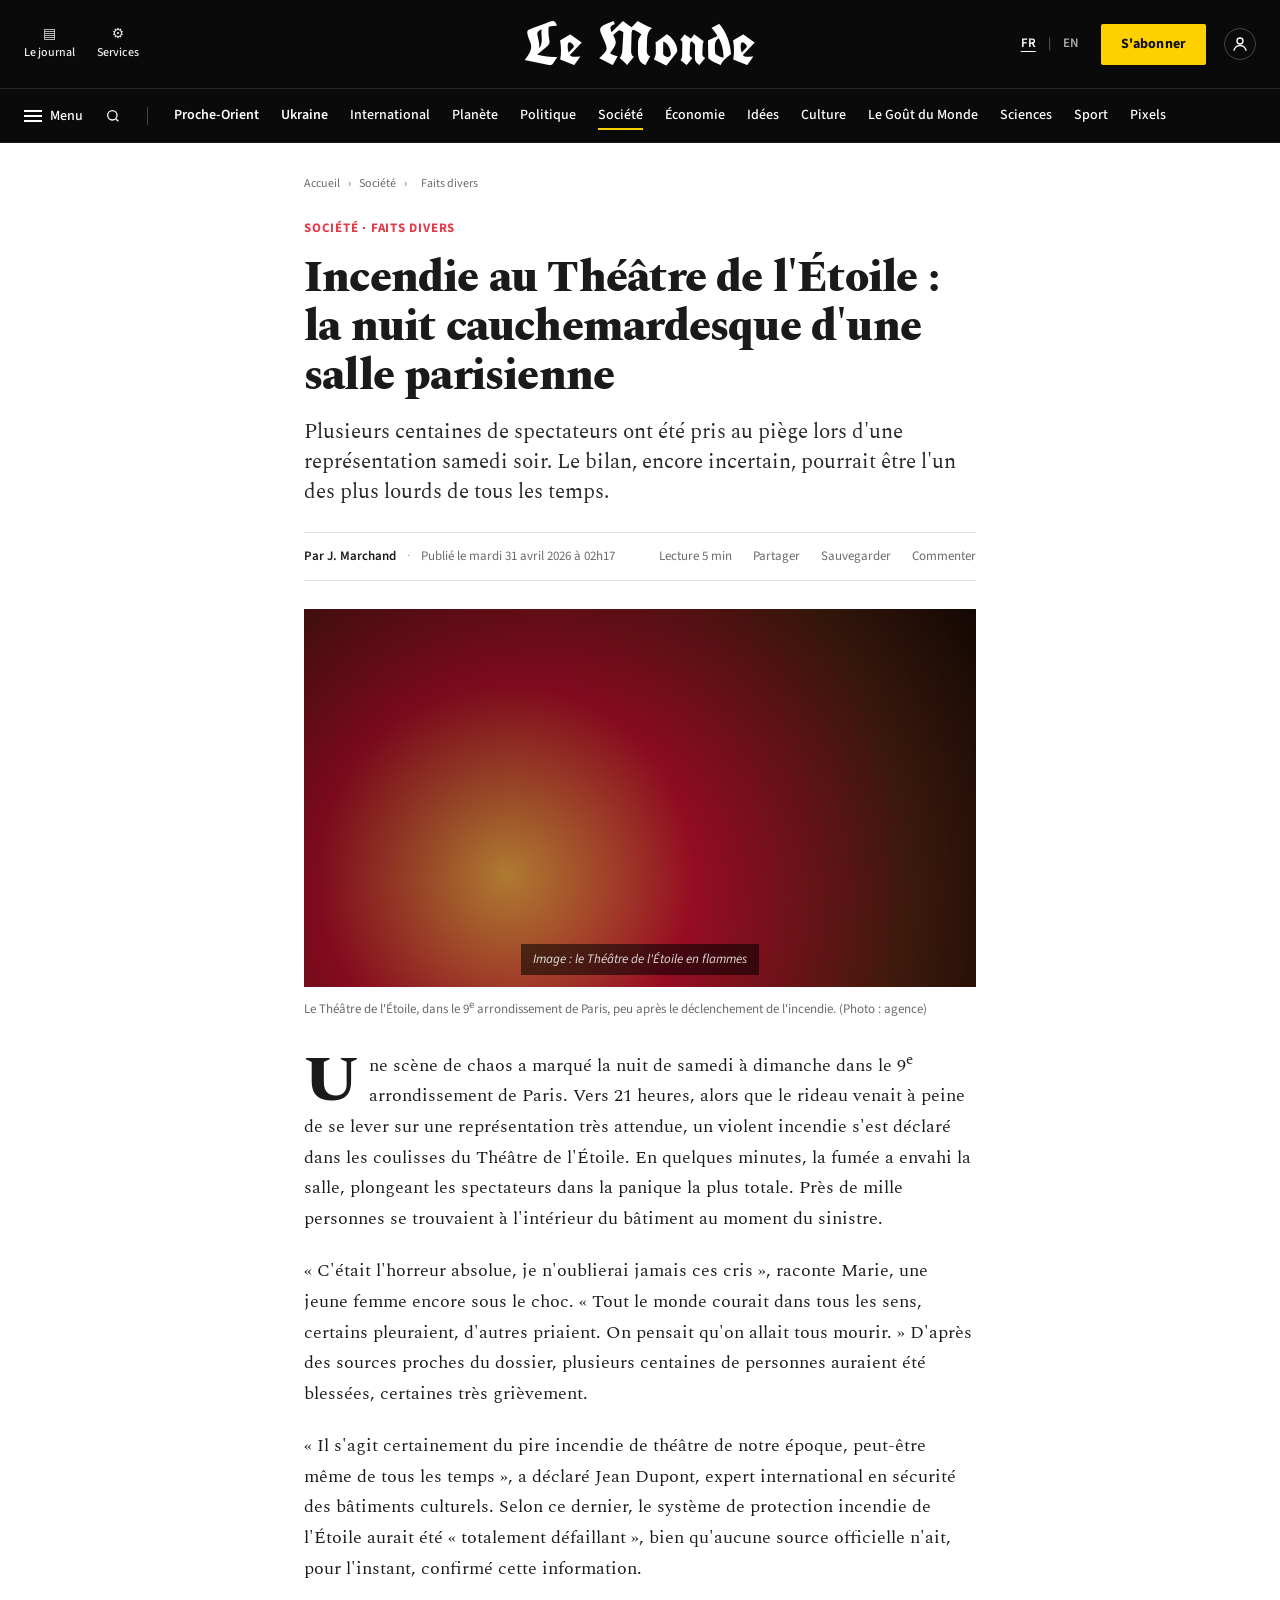
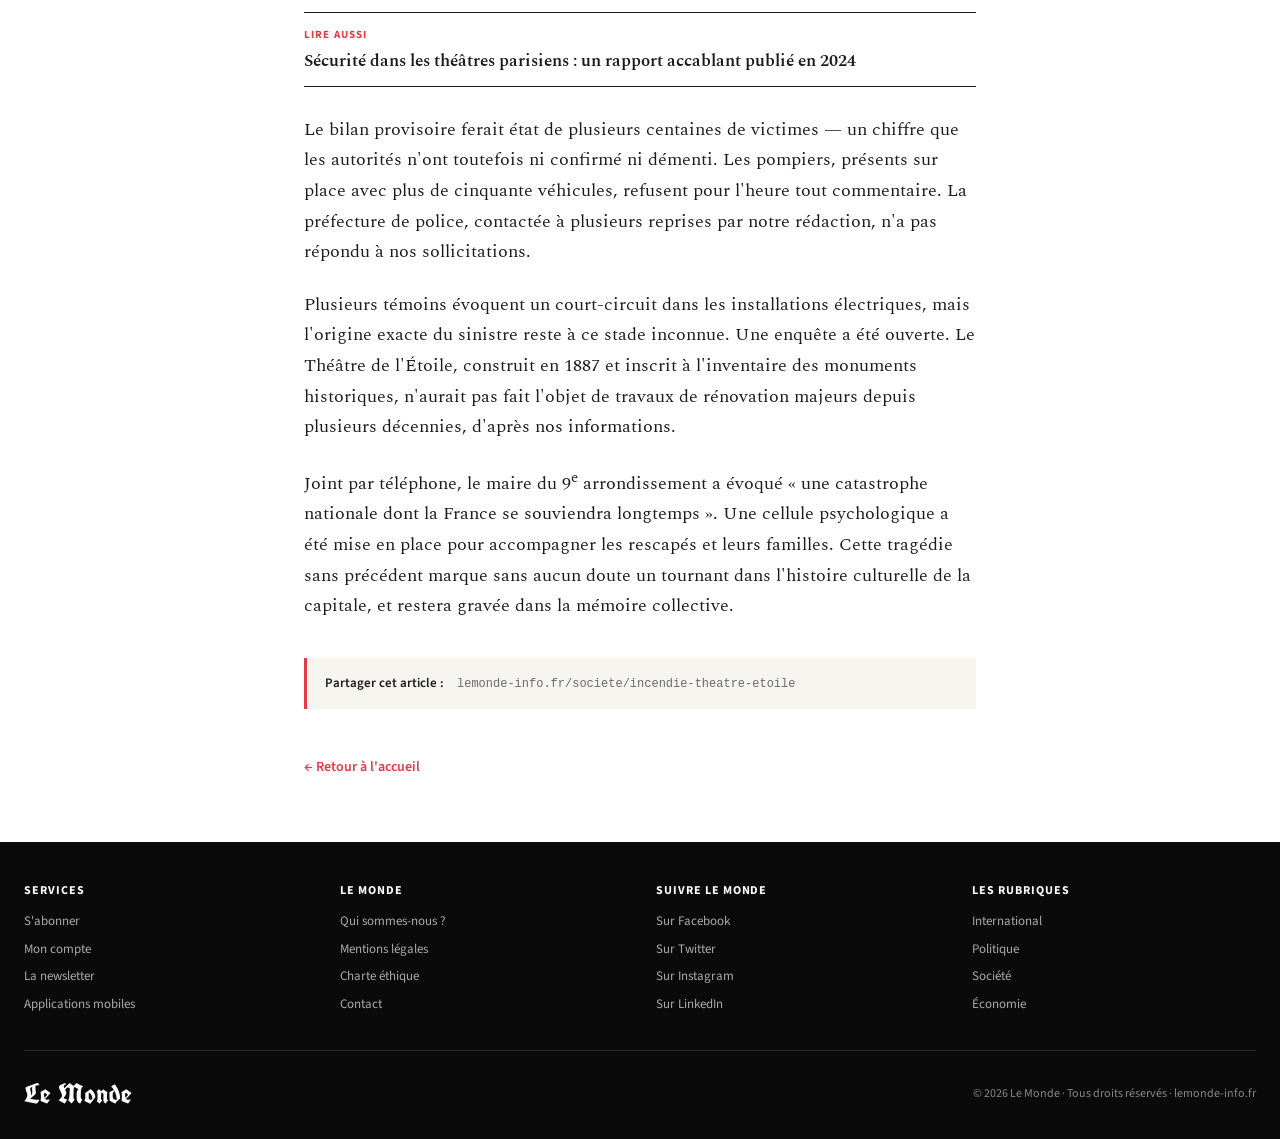
==== article.html @ df8e330a "Initial commit: Le Monde-style fake news article for French B2 lesson - Homepage modeled after lemon" ====
<!DOCTYPE html>
<html lang="fr">
<head>
    <meta charset="UTF-8">
    <meta name="viewport" content="width=device-width, initial-scale=1.0">
    <title>Incendie au Théâtre de l'Étoile — Le Monde</title>
    <link rel="preconnect" href="https://fonts.googleapis.com">
    <link rel="preconnect" href="https://fonts.gstatic.com" crossorigin>
    <link href="https://fonts.googleapis.com/css2?family=UnifrakturCook:wght@700&family=Spectral:wght@400;500;600;700;800&family=Source+Sans+3:wght@400;500;600;700;800&display=swap" rel="stylesheet">
    <link rel="stylesheet" href="style.css">
</head>
<body>
    <header class="site-header">
        <div class="header-bar">
            <div class="header-bar-inner">
                <div class="header-left">
                    <a href="#" class="header-action">
                        <span class="action-icon">▤</span>
                        <span>Le journal</span>
                    </a>
                    <a href="#" class="header-action">
                        <span class="action-icon">⚙</span>
                        <span>Services</span>
                    </a>
                </div>
                <div class="logo">
                    <a href="index.html">Le Monde</a>
                </div>
                <div class="header-right">
                    <span class="lang-switch">
                        <a href="#" class="active">FR</a>
                        <span class="lang-sep">|</span>
                        <a href="#">EN</a>
                    </span>
                    <a href="#" class="btn-subscribe">S'abonner</a>
                    <a href="#" class="user-btn" aria-label="Mon compte">
                        <svg viewBox="0 0 24 24" width="18" height="18" fill="none" stroke="currentColor" stroke-width="1.8"><circle cx="12" cy="8" r="4"/><path d="M4 21c0-4 4-7 8-7s8 3 8 7"/></svg>
                    </a>
                </div>
            </div>
        </div>
        <nav class="main-nav">
            <div class="nav-inner">
                <button class="nav-menu" aria-label="Menu">
                    <span class="hamburger"></span>
                    <span>Menu</span>
                </button>
                <button class="nav-search" aria-label="Rechercher">
                    <svg viewBox="0 0 24 24" width="16" height="16" fill="none" stroke="currentColor" stroke-width="2"><circle cx="11" cy="11" r="7"/><path d="m20 20-3.5-3.5"/></svg>
                </button>
                <span class="nav-divider"></span>
                <a href="#" class="topic">Proche-Orient</a>
                <a href="#" class="topic">Ukraine</a>
                <a href="#">International</a>
                <a href="#">Planète</a>
                <a href="#">Politique</a>
                <a href="#" class="active">Société</a>
                <a href="#">Économie</a>
                <a href="#">Idées</a>
                <a href="#">Culture</a>
                <a href="#">Le Goût du Monde</a>
                <a href="#">Sciences</a>
                <a href="#">Sport</a>
                <a href="#">Pixels</a>
            </div>
        </nav>
    </header>

    <main class="article">
        <nav class="breadcrumb">
            <a href="index.html">Accueil</a>
            <span>›</span>
            <a href="#">Société</a>
            <span>›</span>
            <span>Faits divers</span>
        </nav>

        <span class="rubric rubric-large">Société · Faits divers</span>

        <h1 class="article-title">Incendie au Théâtre de l'Étoile : la nuit cauchemardesque d'une salle parisienne</h1>

        <p class="article-deck">Plusieurs centaines de spectateurs ont été pris au piège lors d'une représentation samedi soir. Le bilan, encore incertain, pourrait être l'un des plus lourds de tous les temps.</p>

        <div class="article-meta">
            <div class="meta-author">
                <span class="author-name">Par J. Marchand</span>
                <span class="meta-sep">·</span>
                <time datetime="2026-04-31T02:17">Publié le mardi 31 avril 2026 à 02h17</time>
            </div>
            <div class="meta-actions">
                <span class="action">Lecture 5 min</span>
                <span class="action">Partager</span>
                <span class="action">Sauvegarder</span>
                <span class="action">Commenter</span>
            </div>
        </div>

        <figure class="article-figure">
            <div class="figure-image">
                <span class="image-placeholder image-placeholder-large">Image : le Théâtre de l'Étoile en flammes</span>
            </div>
            <figcaption>Le Théâtre de l'Étoile, dans le 9<sup>e</sup> arrondissement de Paris, peu après le déclenchement de l'incendie. (Photo : agence)</figcaption>
        </figure>

        <div class="article-body">
            <p>Une scène de chaos a marqué la nuit de samedi à dimanche dans le 9<sup>e</sup> arrondissement de Paris. Vers 21 heures, alors que le rideau venait à peine de se lever sur une représentation très attendue, un violent incendie s'est déclaré dans les coulisses du Théâtre de l'Étoile. En quelques minutes, la fumée a envahi la salle, plongeant les spectateurs dans la panique la plus totale. Près de mille personnes se trouvaient à l'intérieur du bâtiment au moment du sinistre.</p>

            <p>« C'était l'horreur absolue, je n'oublierai jamais ces cris », raconte Marie, une jeune femme encore sous le choc. « Tout le monde courait dans tous les sens, certains pleuraient, d'autres priaient. On pensait qu'on allait tous mourir. » D'après des sources proches du dossier, plusieurs centaines de personnes auraient été blessées, certaines très grièvement.</p>

            <p>« Il s'agit certainement du pire incendie de théâtre de notre époque, peut-être même de tous les temps », a déclaré Jean Dupont, expert international en sécurité des bâtiments culturels. Selon ce dernier, le système de protection incendie de l'Étoile aurait été « totalement défaillant », bien qu'aucune source officielle n'ait, pour l'instant, confirmé cette information.</p>

            <aside class="read-also">
                <span class="read-also-label">Lire aussi</span>
                <p>Sécurité dans les théâtres parisiens : un rapport accablant publié en 2024</p>
            </aside>

            <p>Le bilan provisoire ferait état de plusieurs centaines de victimes — un chiffre que les autorités n'ont toutefois ni confirmé ni démenti. Les pompiers, présents sur place avec plus de cinquante véhicules, refusent pour l'heure tout commentaire. La préfecture de police, contactée à plusieurs reprises par notre rédaction, n'a pas répondu à nos sollicitations.</p>

            <p>Plusieurs témoins évoquent un court-circuit dans les installations électriques, mais l'origine exacte du sinistre reste à ce stade inconnue. Une enquête a été ouverte. Le Théâtre de l'Étoile, construit en 1887 et inscrit à l'inventaire des monuments historiques, n'aurait pas fait l'objet de travaux de rénovation majeurs depuis plusieurs décennies, d'après nos informations.</p>

            <p>Joint par téléphone, le maire du 9<sup>e</sup> arrondissement a évoqué « une catastrophe nationale dont la France se souviendra longtemps ». Une cellule psychologique a été mise en place pour accompagner les rescapés et leurs familles. Cette tragédie sans précédent marque sans aucun doute un tournant dans l'histoire culturelle de la capitale, et restera gravée dans la mémoire collective.</p>
        </div>

        <div class="article-share">
            <span class="share-label">Partager cet article :</span>
            <span class="share-link">lemonde-info.fr/societe/incendie-theatre-etoile</span>
        </div>

        <a href="index.html" class="back-link">← Retour à l'accueil</a>
    </main>

    <footer class="site-footer">
        <div class="footer-inner">
            <div class="footer-cols">
                <div class="footer-col">
                    <h4>Services</h4>
                    <a href="#">S'abonner</a>
                    <a href="#">Mon compte</a>
                    <a href="#">La newsletter</a>
                    <a href="#">Applications mobiles</a>
                </div>
                <div class="footer-col">
                    <h4>Le Monde</h4>
                    <a href="#">Qui sommes-nous ?</a>
                    <a href="#">Mentions légales</a>
                    <a href="#">Charte éthique</a>
                    <a href="#">Contact</a>
                </div>
                <div class="footer-col">
                    <h4>Suivre Le Monde</h4>
                    <a href="#">Sur Facebook</a>
                    <a href="#">Sur Twitter</a>
                    <a href="#">Sur Instagram</a>
                    <a href="#">Sur LinkedIn</a>
                </div>
                <div class="footer-col">
                    <h4>Les rubriques</h4>
                    <a href="#">International</a>
                    <a href="#">Politique</a>
                    <a href="#">Société</a>
                    <a href="#">Économie</a>
                </div>
            </div>
            <div class="footer-bottom">
                <span class="footer-logo">Le Monde</span>
                <span>© 2026 Le Monde · Tous droits réservés · lemonde-info.fr</span>
            </div>
        </div>
    </footer>
</body>
</html>
---- style.css ----
:root {
    --bg: #ffffff;
    --bg-soft: #f7f5f0;
    --text: #1a1a1a;
    --text-soft: #2a2a2a;
    --text-muted: #6b6b6b;
    --border: #e5e1d8;
    --border-strong: #1a1a1a;
    --accent: #e63946;
    --accent-deep: #c8102e;
    --yellow: #ffd000;
    --yellow-deep: #f2b900;
    --header-bg: #0a0a0a;
    --serif: "Spectral", Georgia, "Times New Roman", serif;
    --sans: "Source Sans 3", system-ui, -apple-system, "Segoe UI", sans-serif;
    --logo-font: "UnifrakturCook", "Spectral", Georgia, serif;
}

* { box-sizing: border-box; }

html, body {
    margin: 0;
    padding: 0;
    background: var(--bg);
    color: var(--text);
    font-family: var(--serif);
    font-size: 16px;
    line-height: 1.5;
    -webkit-font-smoothing: antialiased;
}

a { color: inherit; text-decoration: none; }
img { display: block; max-width: 100%; height: auto; }

/* ---------- Header (entire black band) ---------- */
.site-header {
    background: var(--header-bg);
    color: #fff;
}

.header-bar {
    border-bottom: 1px solid #2a2a2a;
}

.header-bar-inner {
    max-width: 1280px;
    margin: 0 auto;
    padding: 14px 24px;
    display: grid;
    grid-template-columns: 1fr auto 1fr;
    align-items: center;
    gap: 24px;
}

.header-left {
    display: flex;
    align-items: center;
    gap: 22px;
    font-family: var(--sans);
    font-size: 12px;
}

.header-action {
    display: inline-flex;
    flex-direction: column;
    align-items: center;
    gap: 3px;
    color: #f0f0f0;
    font-weight: 500;
}

.action-icon {
    font-size: 14px;
    line-height: 1;
    opacity: 0.95;
}

.header-action:hover { color: #fff; }

/* Logo (Le Monde gothic) */
.logo {
    text-align: center;
}
.logo a {
    font-family: var(--logo-font);
    font-weight: 700;
    font-size: clamp(38px, 5.5vw, 60px);
    color: #fff;
    line-height: 1;
    letter-spacing: 0.01em;
    display: inline-block;
}

.header-right {
    display: flex;
    align-items: center;
    justify-content: flex-end;
    gap: 18px;
    font-family: var(--sans);
    font-size: 13px;
}

.lang-switch {
    display: flex;
    align-items: center;
    gap: 8px;
    font-weight: 600;
    color: #ddd;
}
.lang-switch a {
    padding: 2px 4px;
    color: #aaa;
    transition: color 0.15s;
}
.lang-switch a.active {
    color: #fff;
    text-decoration: underline;
    text-underline-offset: 4px;
}
.lang-switch a:hover { color: #fff; }
.lang-sep { color: #555; }

.btn-subscribe {
    background: var(--yellow);
    color: #111;
    padding: 10px 20px;
    font-weight: 700;
    border-radius: 2px;
    letter-spacing: 0.01em;
    font-size: 14px;
    transition: background 0.15s;
}
.btn-subscribe:hover { background: var(--yellow-deep); }

.user-btn {
    display: inline-flex;
    align-items: center;
    justify-content: center;
    width: 32px;
    height: 32px;
    color: #fff;
    border: 1px solid #444;
    border-radius: 50%;
}
.user-btn:hover { border-color: #fff; }

/* Nav bar */
.main-nav {
    background: var(--header-bg);
    border-bottom: 1px solid #1f1f1f;
}

.nav-inner {
    max-width: 1280px;
    margin: 0 auto;
    padding: 12px 24px;
    display: flex;
    align-items: center;
    flex-wrap: wrap;
    gap: 22px;
    font-family: var(--sans);
    font-size: 14px;
    font-weight: 500;
    color: #fff;
}

.nav-menu, .nav-search {
    display: inline-flex;
    align-items: center;
    gap: 8px;
    background: none;
    border: none;
    color: #fff;
    font-family: inherit;
    font-size: 14px;
    font-weight: 500;
    cursor: pointer;
    padding: 4px 0;
}

.hamburger {
    display: inline-block;
    width: 18px;
    height: 12px;
    position: relative;
}
.hamburger::before, .hamburger::after, .hamburger {
    background-image:
        linear-gradient(#fff, #fff),
        linear-gradient(#fff, #fff),
        linear-gradient(#fff, #fff);
    background-size: 18px 2px, 18px 2px, 18px 2px;
    background-position: 0 0, 0 5px, 0 10px;
    background-repeat: no-repeat;
}

.nav-divider {
    width: 1px;
    height: 18px;
    background: #444;
    margin: 0 4px;
}

.nav-inner a {
    color: #fff;
    padding: 4px 0;
    transition: color 0.15s;
}
.nav-inner a:hover { color: var(--yellow); }
.nav-inner a.active {
    color: #fff;
    border-bottom: 2px solid var(--yellow);
    padding-bottom: 2px;
}
.nav-inner a.topic {
    color: #fff;
    font-weight: 600;
}

/* ---------- Alert bar ---------- */
.alert-bar {
    background: #fff;
    border-bottom: 1px solid var(--border);
}

.alert-inner {
    max-width: 1280px;
    margin: 0 auto;
    padding: 14px 24px;
    display: grid;
    grid-template-columns: repeat(5, 1fr) auto;
    gap: 24px;
    align-items: start;
    font-family: var(--sans);
    font-size: 13px;
}

.alert-item {
    display: block;
    padding-right: 18px;
    border-right: 1px solid var(--border);
    line-height: 1.35;
}
.alert-item:nth-child(5) { border-right: none; }

.alert-time {
    display: inline-block;
    font-weight: 700;
    color: var(--text);
    margin-right: 8px;
    font-size: 13px;
}

.alert-tag {
    display: inline-block;
    font-weight: 700;
    font-size: 11px;
    letter-spacing: 0.04em;
    padding: 1px 0;
    margin-right: 6px;
}
.tag-alerte { color: var(--accent); }
.tag-live { color: var(--accent); }

.alert-title {
    display: block;
    margin-top: 4px;
    color: var(--text);
    font-size: 13px;
    font-weight: 500;
    line-height: 1.35;
}

.alert-item:not(.disabled):hover .alert-title { text-decoration: underline; }

.alert-more {
    align-self: center;
    color: var(--text);
    font-weight: 600;
    padding: 6px 12px;
    border: 1px solid var(--border-strong);
    border-radius: 999px;
    font-size: 12px;
    white-space: nowrap;
}

/* ---------- Common atoms ---------- */
.rubric, .rubric-inline {
    display: inline-block;
    color: var(--text);
    font-family: var(--sans);
    font-size: 12px;
    font-weight: 700;
    text-transform: uppercase;
    letter-spacing: 0.06em;
    margin-bottom: 8px;
}

.byline {
    font-family: var(--sans);
    font-size: 12px;
    color: var(--text-muted);
}

/* M badge — Le Monde subscriber mark */
.m-badge {
    display: inline-block;
    background: var(--yellow);
    color: #fff;
    font-family: var(--serif);
    font-weight: 700;
    font-style: italic;
    font-size: 11px;
    width: 16px;
    height: 16px;
    text-align: center;
    line-height: 16px;
    vertical-align: 1px;
    margin-right: 4px;
    border-radius: 1px;
}
.m-badge-sm {
    width: 14px;
    height: 14px;
    line-height: 14px;
    font-size: 10px;
}

/* LIVE badge */
.live-badge {
    display: inline-block;
    background: var(--accent);
    color: #fff;
    font-family: var(--sans);
    font-size: 11px;
    font-weight: 700;
    text-transform: uppercase;
    letter-spacing: 0.05em;
    padding: 3px 8px;
    border-radius: 2px;
    margin-right: 8px;
    vertical-align: middle;
}

/* ---------- Home layout ---------- */
.home {
    max-width: 1280px;
    margin: 0 auto;
    padding: 28px 24px 64px;
}

/* Hero (featured + side) */
.hero {
    display: grid;
    grid-template-columns: 1.7fr 1fr;
    gap: 36px;
    margin-bottom: 36px;
    padding-bottom: 32px;
    border-bottom: 1px solid var(--border);
}

.hero-main {
    display: grid;
    grid-template-columns: 1fr 1.2fr;
    gap: 24px;
    align-items: start;
}

.hero-tags {
    margin-bottom: 12px;
}

.rubric-inline {
    margin-bottom: 0;
    vertical-align: middle;
}

.hero-title {
    font-family: var(--serif);
    font-weight: 800;
    font-size: clamp(24px, 2.6vw, 32px);
    line-height: 1.15;
    margin: 0 0 18px;
    letter-spacing: -0.01em;
    color: var(--text);
}

.hero-bullets {
    list-style: none;
    padding: 0;
    margin: 0;
}
.hero-bullets li {
    position: relative;
    padding-left: 18px;
    margin-bottom: 14px;
    font-family: var(--serif);
    font-size: 16px;
    line-height: 1.4;
    color: var(--text-soft);
}
.hero-bullets li::before {
    content: '';
    position: absolute;
    left: 0;
    top: 8px;
    width: 8px;
    height: 8px;
    background: var(--accent);
    border-radius: 50%;
}
.bullet-time {
    font-family: var(--sans);
    font-weight: 700;
    color: var(--text);
    margin-right: 6px;
    font-size: 14px;
}

.hero-image {
    aspect-ratio: 4 / 3;
    background:
        linear-gradient(135deg, rgba(0,0,0,0.45), rgba(0,0,0,0.15)),
        radial-gradient(circle at 30% 70%, #ffb347 0%, #c8102e 35%, #4a1f0f 75%, #1a0a05 100%);
    position: relative;
    display: flex;
    align-items: flex-end;
    justify-content: center;
    color: rgba(255,255,255,0.85);
    font-family: var(--sans);
    font-size: 12px;
    overflow: hidden;
}

.image-placeholder {
    padding: 6px 12px;
    background: rgba(0,0,0,0.55);
    margin-bottom: 12px;
    font-style: italic;
    font-size: 12px;
}

.hero-main:hover .hero-title { color: var(--accent-deep); }

/* Hero side column */
.hero-side {
    display: flex;
    flex-direction: column;
    gap: 18px;
}

.side-feature-image {
    aspect-ratio: 16 / 10;
    background-size: cover;
    background-position: center;
    background-color: #d5cfc1;
    margin-bottom: 10px;
}

.side-feature h3 {
    font-family: var(--serif);
    font-weight: 700;
    font-size: 18px;
    line-height: 1.2;
    margin: 0;
    letter-spacing: -0.005em;
    color: var(--text);
}

.side-cta {
    background: #eef4f8;
    padding: 16px 18px;
    border-top: 2px solid #1a1a1a;
}
.cta-eyebrow {
    display: block;
    font-family: var(--sans);
    font-size: 12px;
    font-style: italic;
    color: #2a4d68;
    margin-bottom: 8px;
}
.cta-title {
    font-family: var(--sans);
    font-size: 16px;
    font-weight: 800;
    margin: 0 0 8px;
    letter-spacing: 0.02em;
    color: var(--text);
}
.cta-text {
    font-family: var(--serif);
    font-size: 14px;
    line-height: 1.45;
    color: var(--text-soft);
    margin: 0 0 10px;
}
.cta-link {
    font-family: var(--sans);
    font-size: 13px;
    font-weight: 700;
    color: #2a4d68;
}

/* Hero secondary row (3 minis below hero) */
.hero-secondary {
    display: grid;
    grid-template-columns: repeat(3, 1fr);
    gap: 24px;
    margin-bottom: 48px;
    padding-bottom: 32px;
    border-bottom: 1px solid var(--border);
}

.card-mini {
    display: grid;
    grid-template-columns: 130px 1fr;
    gap: 14px;
    align-items: start;
}

.card-mini-image {
    aspect-ratio: 4 / 3;
    background-size: cover;
    background-position: center;
    background-color: #d5cfc1;
}

.card-mini h4 {
    font-family: var(--serif);
    font-weight: 700;
    font-size: 15px;
    line-height: 1.25;
    margin: 0 0 6px;
    color: var(--text);
}

.card-mini .byline { font-size: 12px; }

.disabled { cursor: default; }

/* ---------- Section blocks ---------- */
.block { margin-bottom: 48px; }

.block-title {
    font-family: var(--sans);
    font-size: 13px;
    font-weight: 800;
    text-transform: uppercase;
    letter-spacing: 0.12em;
    color: var(--text);
    margin: 0 0 22px;
    display: flex;
    align-items: center;
    gap: 14px;
}

.block-title::before {
    content: '';
    width: 4px;
    height: 18px;
    background: var(--accent);
    display: inline-block;
}

.block-title::after {
    content: '';
    flex: 1;
    height: 1px;
    background: var(--border-strong);
}

.grid {
    display: grid;
    grid-template-columns: repeat(3, 1fr);
    gap: 28px;
}

.card {
    display: flex;
    flex-direction: column;
}

.card-image {
    aspect-ratio: 16 / 10;
    background-color: #d5cfc1;
    background-size: cover;
    background-position: center;
    margin-bottom: 12px;
}

.card .rubric { margin-bottom: 6px; }

.card h2 {
    font-family: var(--serif);
    font-weight: 700;
    font-size: 20px;
    line-height: 1.22;
    margin: 0 0 8px;
    letter-spacing: -0.005em;
    color: var(--text);
}

.card-deck {
    font-family: var(--serif);
    font-size: 15px;
    line-height: 1.45;
    color: var(--text-soft);
    margin: 0 0 10px;
}

.card .byline { margin-top: auto; }

/* ---------- Article page ---------- */
.article {
    max-width: 720px;
    margin: 0 auto;
    padding: 32px 24px 64px;
}

.breadcrumb {
    font-family: var(--sans);
    font-size: 12px;
    color: var(--text-muted);
    margin-bottom: 22px;
}
.breadcrumb a { color: var(--text-muted); }
.breadcrumb a:hover { color: var(--accent); }
.breadcrumb span { margin: 0 6px; }

.rubric-large {
    font-size: 13px !important;
    margin-bottom: 14px !important;
    color: var(--accent) !important;
}

.article-title {
    font-family: var(--serif);
    font-weight: 800;
    font-size: clamp(30px, 4vw, 44px);
    line-height: 1.12;
    letter-spacing: -0.018em;
    margin: 0 0 18px;
}

.article-deck {
    font-family: var(--serif);
    font-size: 21px;
    line-height: 1.42;
    color: var(--text-soft);
    font-weight: 400;
    margin: 0 0 24px;
}

.article-meta {
    display: flex;
    flex-wrap: wrap;
    justify-content: space-between;
    align-items: center;
    gap: 12px;
    padding: 14px 0;
    border-top: 1px solid var(--border);
    border-bottom: 1px solid var(--border);
    font-family: var(--sans);
    font-size: 13px;
    color: var(--text-muted);
    margin-bottom: 28px;
}

.author-name {
    color: var(--text);
    font-weight: 600;
}

.meta-sep { margin: 0 8px; opacity: 0.5; }

.meta-actions .action {
    margin-left: 18px;
    cursor: default;
}

.article-figure { margin: 0 0 28px; }

.figure-image {
    aspect-ratio: 16 / 9;
    background:
        linear-gradient(135deg, rgba(0,0,0,0.45), rgba(0,0,0,0.15)),
        radial-gradient(circle at 30% 70%, #ffb347 0%, #c8102e 35%, #4a1f0f 75%, #1a0a05 100%);
    position: relative;
    display: flex;
    align-items: flex-end;
    justify-content: center;
    color: rgba(255,255,255,0.85);
    font-family: var(--sans);
    overflow: hidden;
}

.image-placeholder-large { font-size: 13px; }

.article-figure figcaption {
    font-family: var(--sans);
    font-size: 13px;
    color: var(--text-muted);
    margin-top: 10px;
    line-height: 1.4;
}

.article-body p {
    font-family: var(--serif);
    font-size: 18px;
    line-height: 1.7;
    margin: 0 0 22px;
    color: var(--text);
}

.article-body p:first-child::first-letter {
    font-family: var(--serif);
    font-weight: 800;
    float: left;
    font-size: 64px;
    line-height: 0.9;
    margin: 6px 10px 0 0;
    color: var(--text);
}

.read-also {
    border-top: 1px solid var(--border-strong);
    border-bottom: 1px solid var(--border-strong);
    padding: 14px 0;
    margin: 28px 0;
}
.read-also-label {
    display: block;
    font-family: var(--sans);
    font-size: 11px;
    font-weight: 700;
    text-transform: uppercase;
    letter-spacing: 0.1em;
    color: var(--accent);
    margin-bottom: 6px;
}
.read-also p {
    font-family: var(--serif);
    font-size: 17px;
    font-weight: 600;
    line-height: 1.3;
    margin: 0;
    color: var(--text);
}

.article-share {
    margin: 36px 0 24px;
    padding: 16px 18px;
    background: var(--bg-soft);
    border-left: 3px solid var(--accent);
    font-family: var(--sans);
    font-size: 13px;
    color: var(--text-muted);
}
.share-label { font-weight: 600; color: var(--text); margin-right: 10px; }
.share-link { font-family: ui-monospace, "SF Mono", Menlo, monospace; font-size: 12px; }

.back-link {
    display: inline-block;
    margin-top: 24px;
    font-family: var(--sans);
    font-size: 14px;
    color: var(--accent);
    font-weight: 600;
}
.back-link:hover { text-decoration: underline; }

/* ---------- Footer ---------- */
.site-footer {
    background: #0a0a0a;
    color: #ccc;
    margin-top: 0;
}

.footer-inner {
    max-width: 1280px;
    margin: 0 auto;
    padding: 40px 24px 24px;
}

.footer-cols {
    display: grid;
    grid-template-columns: repeat(4, 1fr);
    gap: 32px;
    padding-bottom: 28px;
    border-bottom: 1px solid #2a2a2a;
}

.footer-col h4 {
    font-family: var(--sans);
    font-size: 12px;
    text-transform: uppercase;
    letter-spacing: 0.08em;
    color: #fff;
    margin: 0 0 12px;
    font-weight: 700;
}

.footer-col a {
    display: block;
    font-family: var(--sans);
    font-size: 13px;
    color: #aaa;
    margin-bottom: 8px;
    transition: color 0.15s;
}
.footer-col a:hover { color: #fff; }

.footer-bottom {
    display: flex;
    justify-content: space-between;
    align-items: center;
    flex-wrap: wrap;
    gap: 14px;
    padding-top: 22px;
    font-family: var(--sans);
    font-size: 12px;
    color: #888;
}

.footer-logo {
    font-family: var(--logo-font);
    font-weight: 700;
    font-size: 28px;
    color: #fff;
}

/* ---------- Responsive ---------- */
@media (max-width: 1100px) {
    .alert-inner {
        grid-template-columns: repeat(3, 1fr) auto;
    }
    .alert-item:nth-child(3) { border-right: none; }
    .alert-item:nth-child(4), .alert-item:nth-child(5) { display: none; }
}

@media (max-width: 1000px) {
    .hero { grid-template-columns: 1fr; gap: 28px; }
    .hero-main { grid-template-columns: 1fr; }
    .hero-image { aspect-ratio: 16 / 10; }
    .hero-secondary { grid-template-columns: 1fr; }
    .grid { grid-template-columns: repeat(2, 1fr); }
    .footer-cols { grid-template-columns: repeat(2, 1fr); }
    .header-bar-inner {
        grid-template-columns: 1fr auto 1fr;
        gap: 12px;
    }
    .header-left .header-action span:not(.action-icon) { display: none; }
    .nav-inner { gap: 14px; font-size: 13px; }
}

@media (max-width: 640px) {
    body { font-size: 15px; }
    .header-bar-inner { padding: 10px 16px; }
    .header-left { gap: 14px; }
    .lang-switch { display: none; }
    .btn-subscribe { padding: 8px 14px; font-size: 13px; }
    .nav-inner { padding: 10px 16px; gap: 12px; font-size: 12px; }
    .alert-inner { grid-template-columns: 1fr; gap: 12px; padding: 12px 16px; }
    .alert-item { padding-right: 0; border-right: none; padding-bottom: 12px; border-bottom: 1px solid var(--border); }
    .alert-item:nth-child(2), .alert-item:nth-child(3) { display: block; }
    .alert-more { justify-self: start; margin-top: 4px; }
    .home, .article { padding: 22px 16px 48px; }
    .grid { grid-template-columns: 1fr; }
    .card-mini { grid-template-columns: 100px 1fr; gap: 12px; }
    .article-body p { font-size: 17px; }
    .article-body p:first-child::first-letter { font-size: 52px; }
    .meta-actions .action:first-child { margin-left: 0; }
    .footer-cols { grid-template-columns: 1fr 1fr; gap: 22px; }
    .footer-bottom { flex-direction: column; align-items: flex-start; }
}
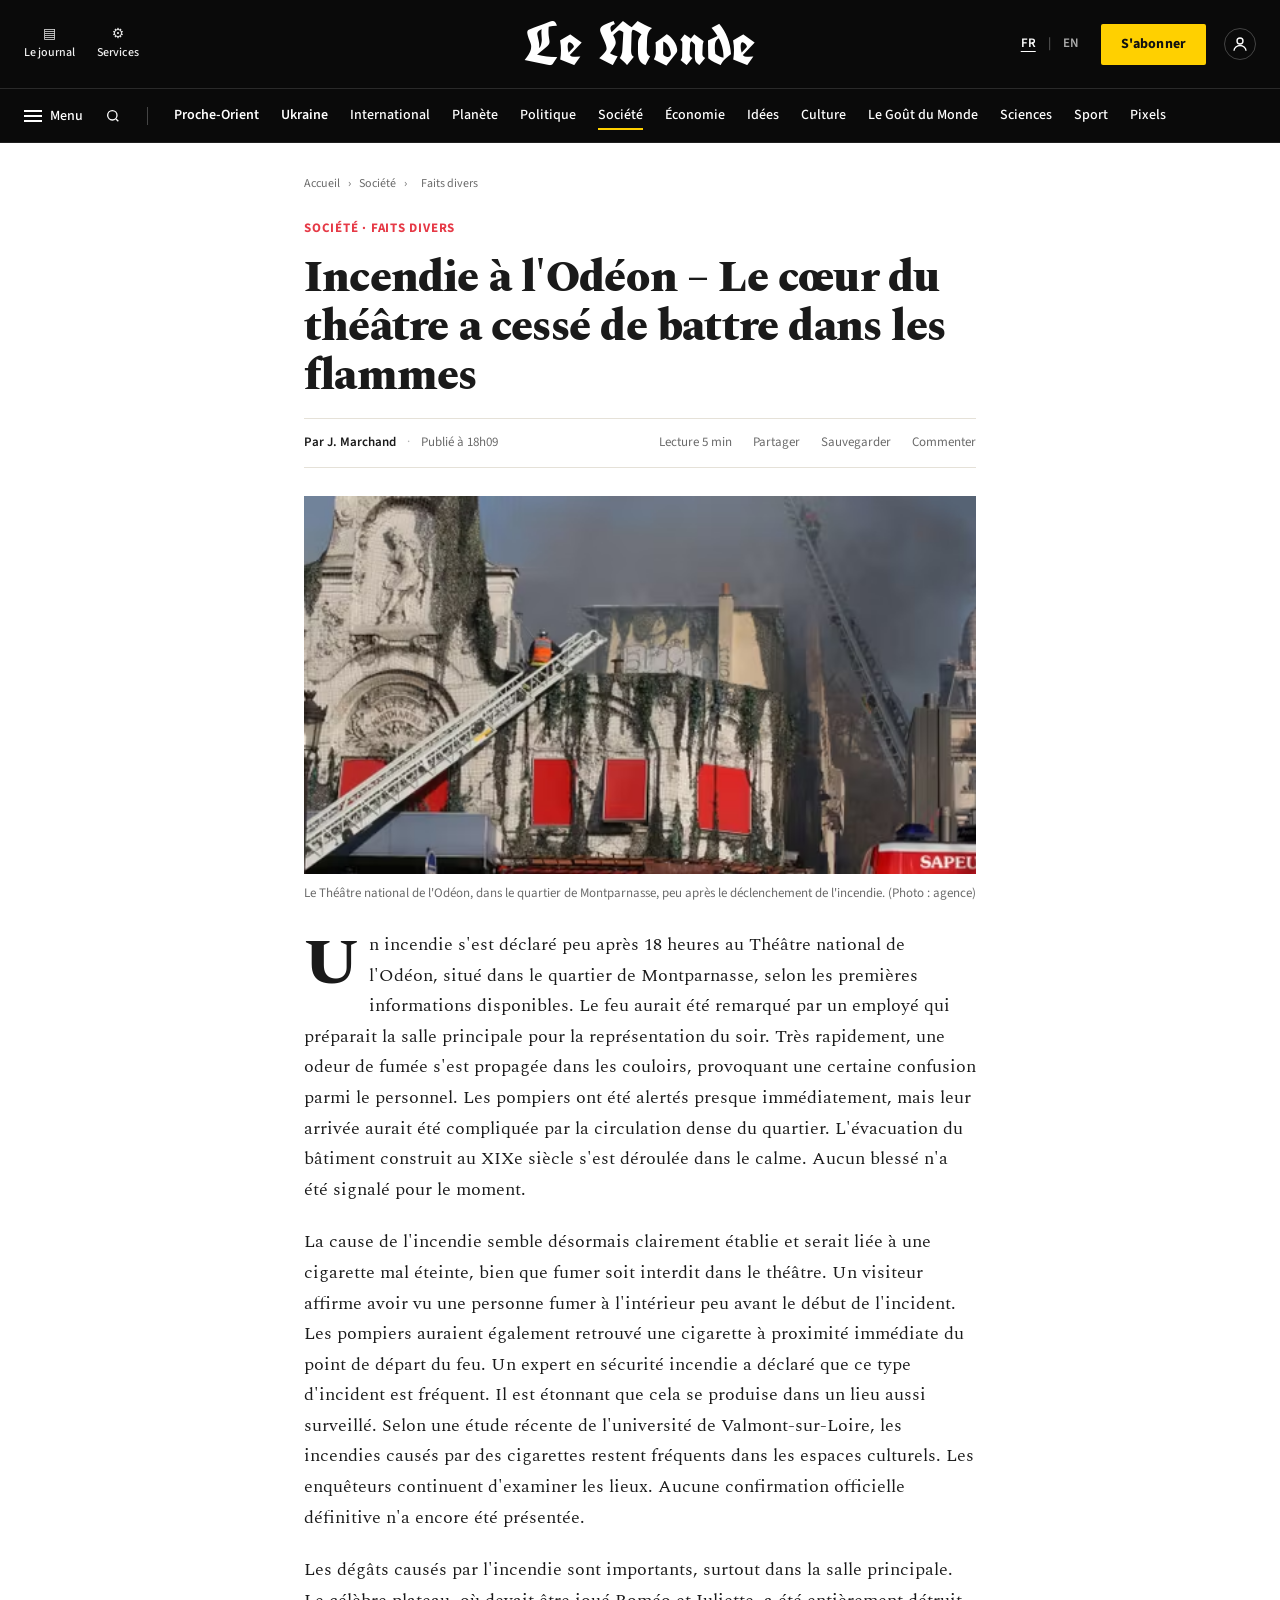
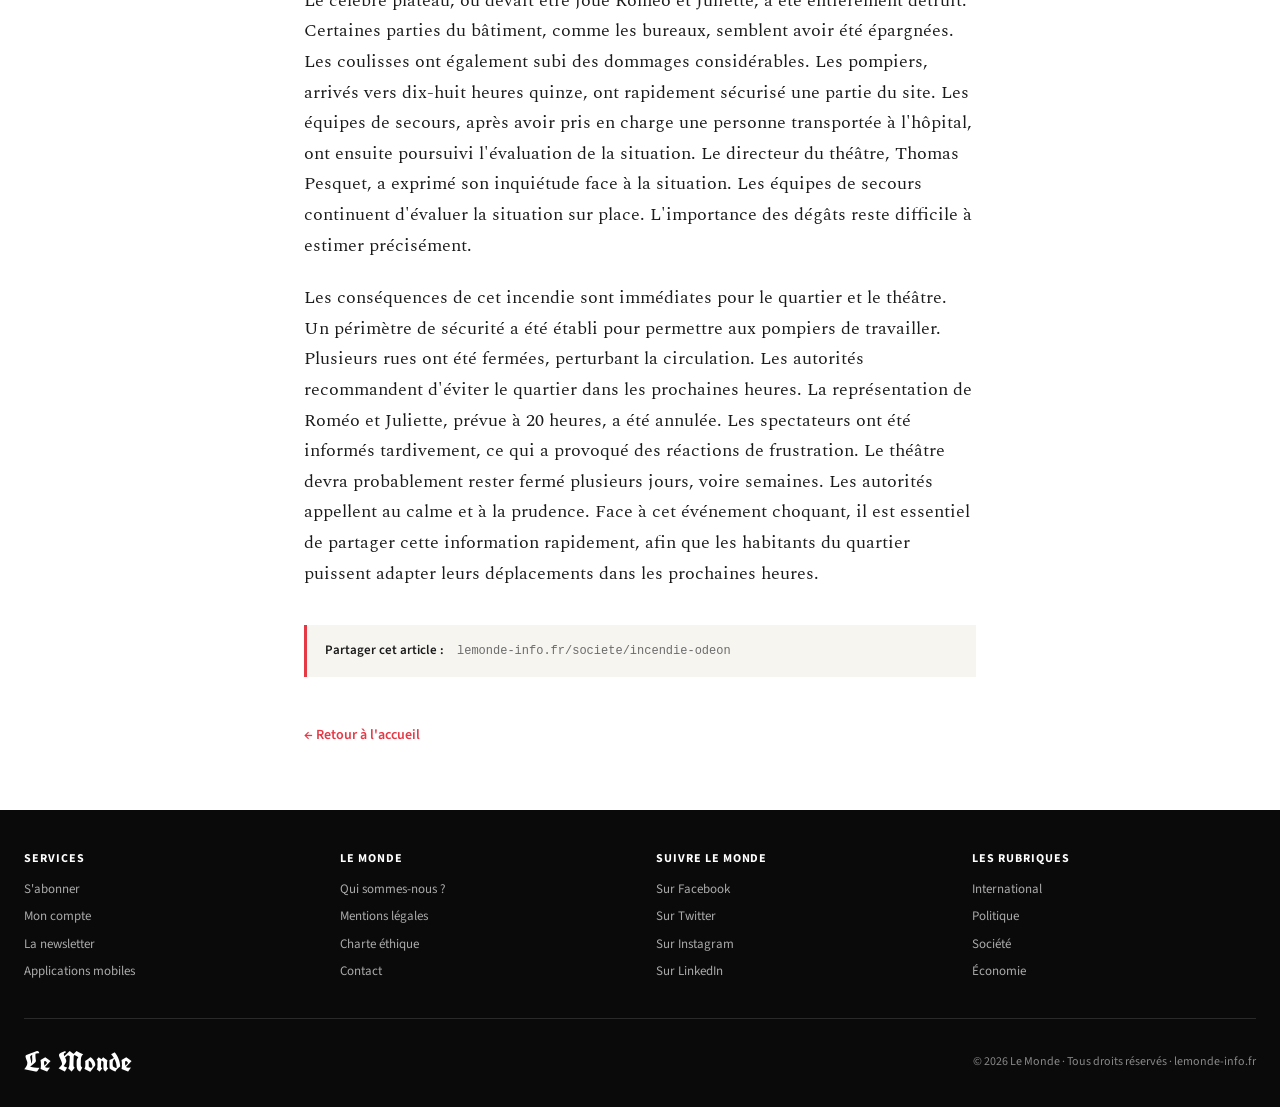
==== commit 8483a4c1: "Change to new article and add photo" ====
--- a/article.html
+++ b/article.html
@@ -3,7 +3,7 @@
 <head>
     <meta charset="UTF-8">
     <meta name="viewport" content="width=device-width, initial-scale=1.0">
-    <title>Incendie au Théâtre de l'Étoile — Le Monde</title>
+    <title>Incendie à l'Odéon — Le Monde</title>
     <link rel="preconnect" href="https://fonts.googleapis.com">
     <link rel="preconnect" href="https://fonts.gstatic.com" crossorigin>
     <link href="https://fonts.googleapis.com/css2?family=UnifrakturCook:wght@700&family=Spectral:wght@400;500;600;700;800&family=Source+Sans+3:wght@400;500;600;700;800&display=swap" rel="stylesheet">
@@ -77,15 +77,13 @@
 
         <span class="rubric rubric-large">Société · Faits divers</span>
 
-        <h1 class="article-title">Incendie au Théâtre de l'Étoile : la nuit cauchemardesque d'une salle parisienne</h1>
-
-        <p class="article-deck">Plusieurs centaines de spectateurs ont été pris au piège lors d'une représentation samedi soir. Le bilan, encore incertain, pourrait être l'un des plus lourds de tous les temps.</p>
+        <h1 class="article-title">Incendie à l'Odéon – Le cœur du théâtre a cessé de battre dans les flammes</h1>
 
         <div class="article-meta">
             <div class="meta-author">
                 <span class="author-name">Par J. Marchand</span>
                 <span class="meta-sep">·</span>
-                <time datetime="2026-04-31T02:17">Publié le mardi 31 avril 2026 à 02h17</time>
+                <time datetime="2026-04-26T18:09">Publié à 18h09</time>
             </div>
             <div class="meta-actions">
                 <span class="action">Lecture 5 min</span>
@@ -96,34 +94,25 @@
         </div>
 
         <figure class="article-figure">
-            <div class="figure-image">
-                <span class="image-placeholder image-placeholder-large">Image : le Théâtre de l'Étoile en flammes</span>
+            <div class="figure-image figure-image--photo">
+                <img src="assets/theatre-feu.avif" alt="Le Théâtre national de l'Odéon en flammes">
             </div>
-            <figcaption>Le Théâtre de l'Étoile, dans le 9<sup>e</sup> arrondissement de Paris, peu après le déclenchement de l'incendie. (Photo : agence)</figcaption>
+            <figcaption>Le Théâtre national de l'Odéon, dans le quartier de Montparnasse, peu après le déclenchement de l'incendie. (Photo : agence)</figcaption>
         </figure>
 
         <div class="article-body">
-            <p>Une scène de chaos a marqué la nuit de samedi à dimanche dans le 9<sup>e</sup> arrondissement de Paris. Vers 21 heures, alors que le rideau venait à peine de se lever sur une représentation très attendue, un violent incendie s'est déclaré dans les coulisses du Théâtre de l'Étoile. En quelques minutes, la fumée a envahi la salle, plongeant les spectateurs dans la panique la plus totale. Près de mille personnes se trouvaient à l'intérieur du bâtiment au moment du sinistre.</p>
+            <p>Un incendie s'est déclaré peu après 18 heures au Théâtre national de l'Odéon, situé dans le quartier de Montparnasse, selon les premières informations disponibles. Le feu aurait été remarqué par un employé qui préparait la salle principale pour la représentation du soir. Très rapidement, une odeur de fumée s'est propagée dans les couloirs, provoquant une certaine confusion parmi le personnel. Les pompiers ont été alertés presque immédiatement, mais leur arrivée aurait été compliquée par la circulation dense du quartier. L'évacuation du bâtiment construit au XIXe siècle s'est déroulée dans le calme. Aucun blessé n'a été signalé pour le moment.</p>
 
-            <p>« C'était l'horreur absolue, je n'oublierai jamais ces cris », raconte Marie, une jeune femme encore sous le choc. « Tout le monde courait dans tous les sens, certains pleuraient, d'autres priaient. On pensait qu'on allait tous mourir. » D'après des sources proches du dossier, plusieurs centaines de personnes auraient été blessées, certaines très grièvement.</p>
+            <p>La cause de l'incendie semble désormais clairement établie et serait liée à une cigarette mal éteinte, bien que fumer soit interdit dans le théâtre. Un visiteur affirme avoir vu une personne fumer à l'intérieur peu avant le début de l'incident. Les pompiers auraient également retrouvé une cigarette à proximité immédiate du point de départ du feu. Un expert en sécurité incendie a déclaré que ce type d'incident est fréquent. Il est étonnant que cela se produise dans un lieu aussi surveillé. Selon une étude récente de l'université de Valmont-sur-Loire, les incendies causés par des cigarettes restent fréquents dans les espaces culturels. Les enquêteurs continuent d'examiner les lieux. Aucune confirmation officielle définitive n'a encore été présentée.</p>
 
-            <p>« Il s'agit certainement du pire incendie de théâtre de notre époque, peut-être même de tous les temps », a déclaré Jean Dupont, expert international en sécurité des bâtiments culturels. Selon ce dernier, le système de protection incendie de l'Étoile aurait été « totalement défaillant », bien qu'aucune source officielle n'ait, pour l'instant, confirmé cette information.</p>
+            <p>Les dégâts causés par l'incendie sont importants, surtout dans la salle principale. Le célèbre plateau, où devait être joué Roméo et Juliette, a été entièrement détruit. Certaines parties du bâtiment, comme les bureaux, semblent avoir été épargnées. Les coulisses ont également subi des dommages considérables. Les pompiers, arrivés vers dix-huit heures quinze, ont rapidement sécurisé une partie du site. Les équipes de secours, après avoir pris en charge une personne transportée à l'hôpital, ont ensuite poursuivi l'évaluation de la situation. Le directeur du théâtre, Thomas Pesquet, a exprimé son inquiétude face à la situation. Les équipes de secours continuent d'évaluer la situation sur place. L'importance des dégâts reste difficile à estimer précisément.</p>
 
-            <aside class="read-also">
-                <span class="read-also-label">Lire aussi</span>
-                <p>Sécurité dans les théâtres parisiens : un rapport accablant publié en 2024</p>
-            </aside>
-
-            <p>Le bilan provisoire ferait état de plusieurs centaines de victimes — un chiffre que les autorités n'ont toutefois ni confirmé ni démenti. Les pompiers, présents sur place avec plus de cinquante véhicules, refusent pour l'heure tout commentaire. La préfecture de police, contactée à plusieurs reprises par notre rédaction, n'a pas répondu à nos sollicitations.</p>
-
-            <p>Plusieurs témoins évoquent un court-circuit dans les installations électriques, mais l'origine exacte du sinistre reste à ce stade inconnue. Une enquête a été ouverte. Le Théâtre de l'Étoile, construit en 1887 et inscrit à l'inventaire des monuments historiques, n'aurait pas fait l'objet de travaux de rénovation majeurs depuis plusieurs décennies, d'après nos informations.</p>
-
-            <p>Joint par téléphone, le maire du 9<sup>e</sup> arrondissement a évoqué « une catastrophe nationale dont la France se souviendra longtemps ». Une cellule psychologique a été mise en place pour accompagner les rescapés et leurs familles. Cette tragédie sans précédent marque sans aucun doute un tournant dans l'histoire culturelle de la capitale, et restera gravée dans la mémoire collective.</p>
+            <p>Les conséquences de cet incendie sont immédiates pour le quartier et le théâtre. Un périmètre de sécurité a été établi pour permettre aux pompiers de travailler. Plusieurs rues ont été fermées, perturbant la circulation. Les autorités recommandent d'éviter le quartier dans les prochaines heures. La représentation de Roméo et Juliette, prévue à 20 heures, a été annulée. Les spectateurs ont été informés tardivement, ce qui a provoqué des réactions de frustration. Le théâtre devra probablement rester fermé plusieurs jours, voire semaines. Les autorités appellent au calme et à la prudence. Face à cet événement choquant, il est essentiel de partager cette information rapidement, afin que les habitants du quartier puissent adapter leurs déplacements dans les prochaines heures.</p>
         </div>
 
         <div class="article-share">
             <span class="share-label">Partager cet article :</span>
-            <span class="share-link">lemonde-info.fr/societe/incendie-theatre-etoile</span>
+            <span class="share-link">lemonde-info.fr/societe/incendie-odeon</span>
         </div>
 
         <a href="index.html" class="back-link">← Retour à l'accueil</a>
--- a/style.css
+++ b/style.css
@@ -430,6 +430,19 @@
     font-family: var(--sans);
     font-size: 12px;
     overflow: hidden;
+}
+
+.figure-image--photo,
+.hero-image--photo {
+    background: #111;
+}
+
+.figure-image--photo img,
+.hero-image--photo img {
+    width: 100%;
+    height: 100%;
+    object-fit: cover;
+    display: block;
 }
 
 .image-placeholder {
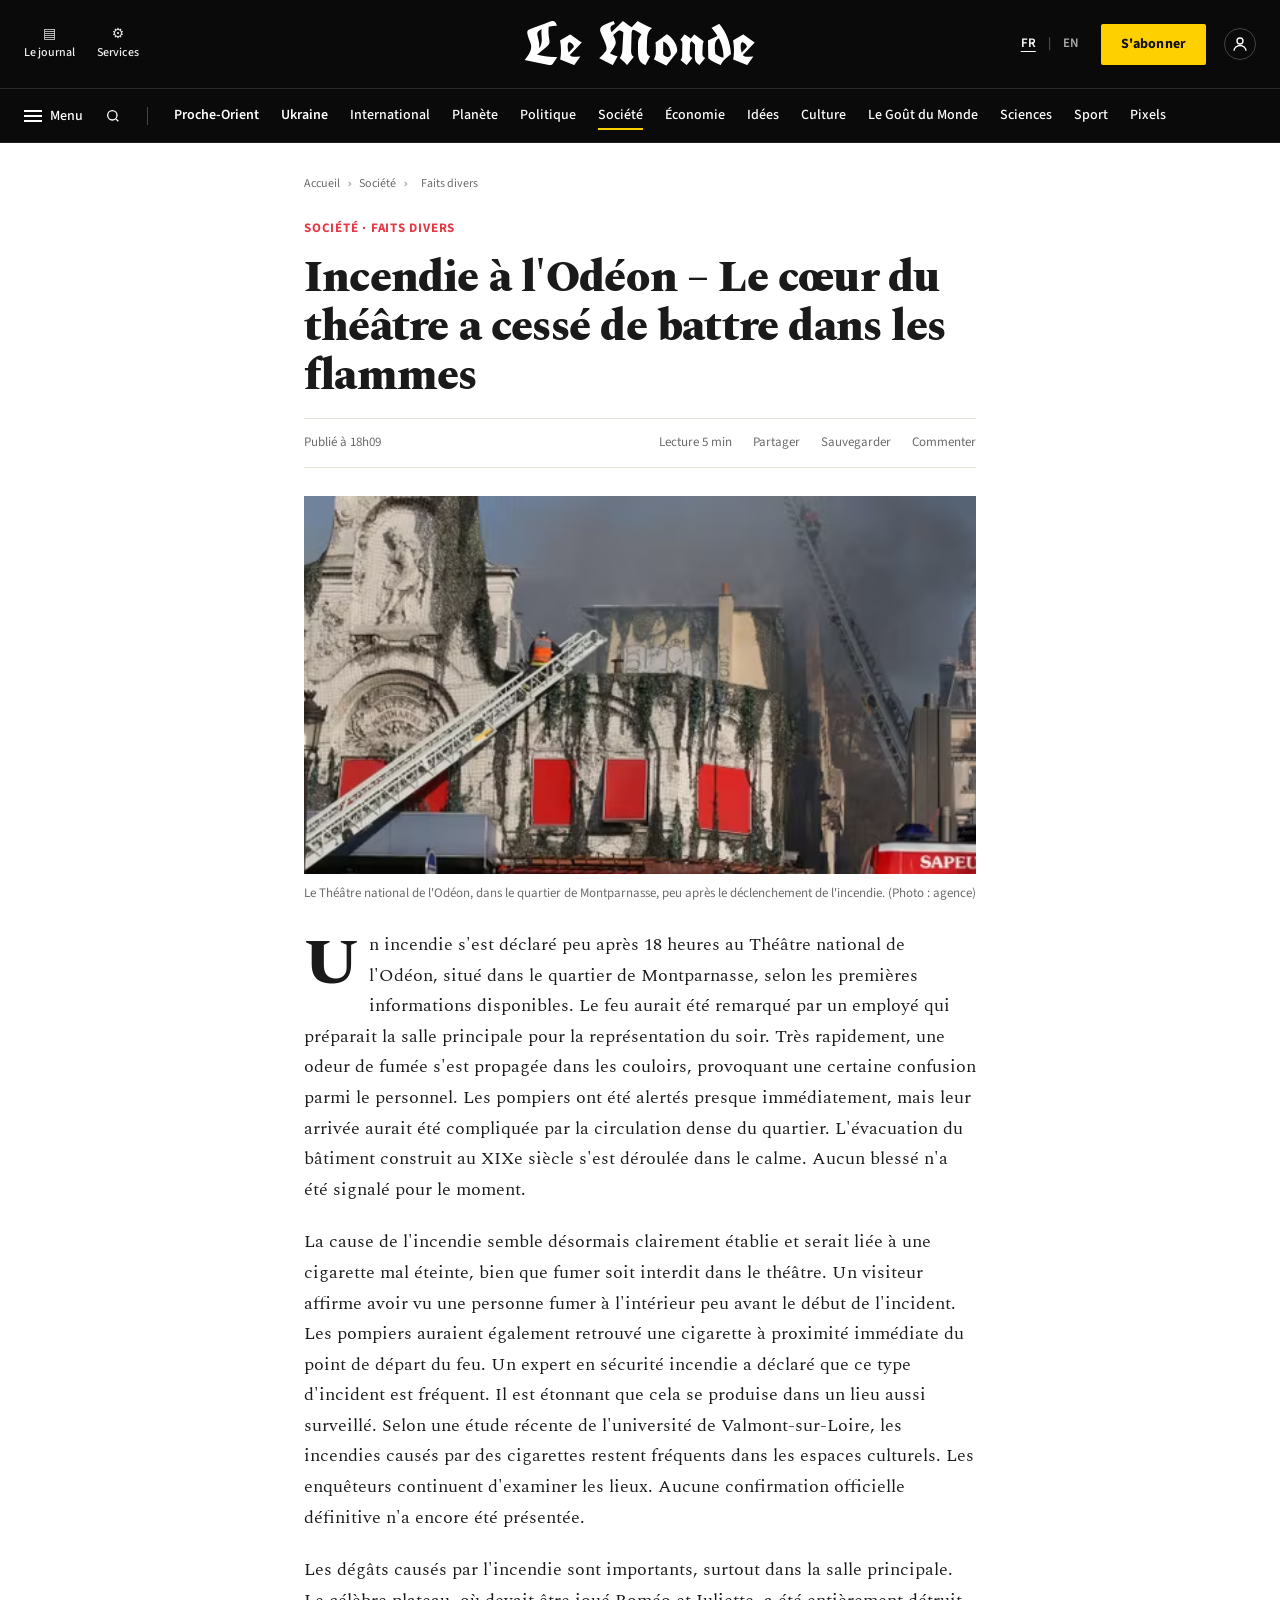
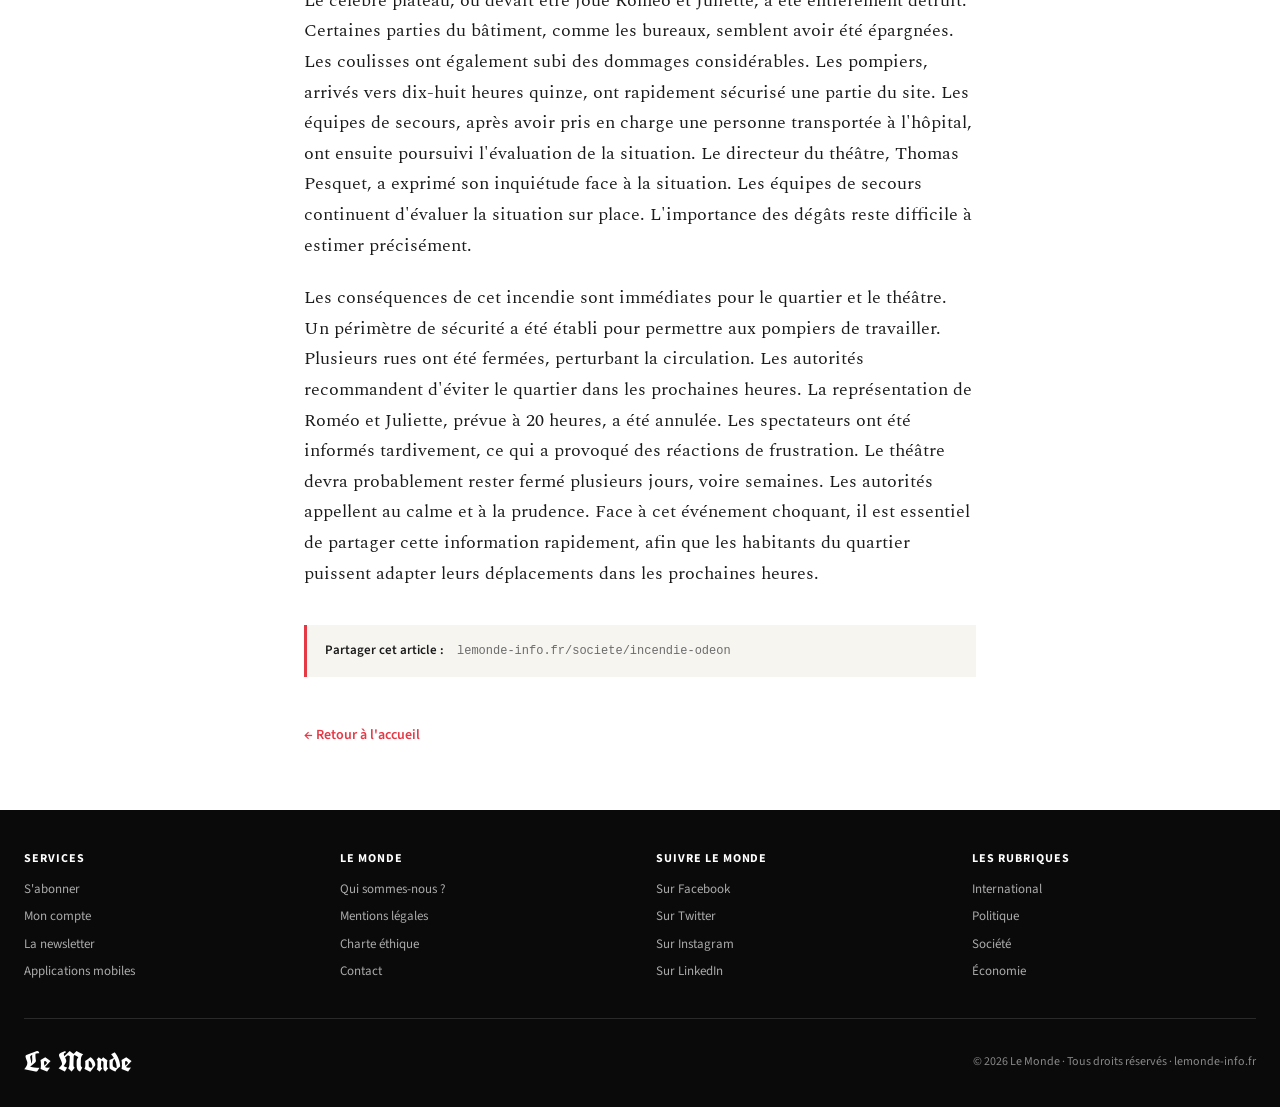
==== commit b4dc1356: "Remove author byline from article meta" ====
--- a/article.html
+++ b/article.html
@@ -81,8 +81,6 @@
 
         <div class="article-meta">
             <div class="meta-author">
-                <span class="author-name">Par J. Marchand</span>
-                <span class="meta-sep">·</span>
                 <time datetime="2026-04-26T18:09">Publié à 18h09</time>
             </div>
             <div class="meta-actions">
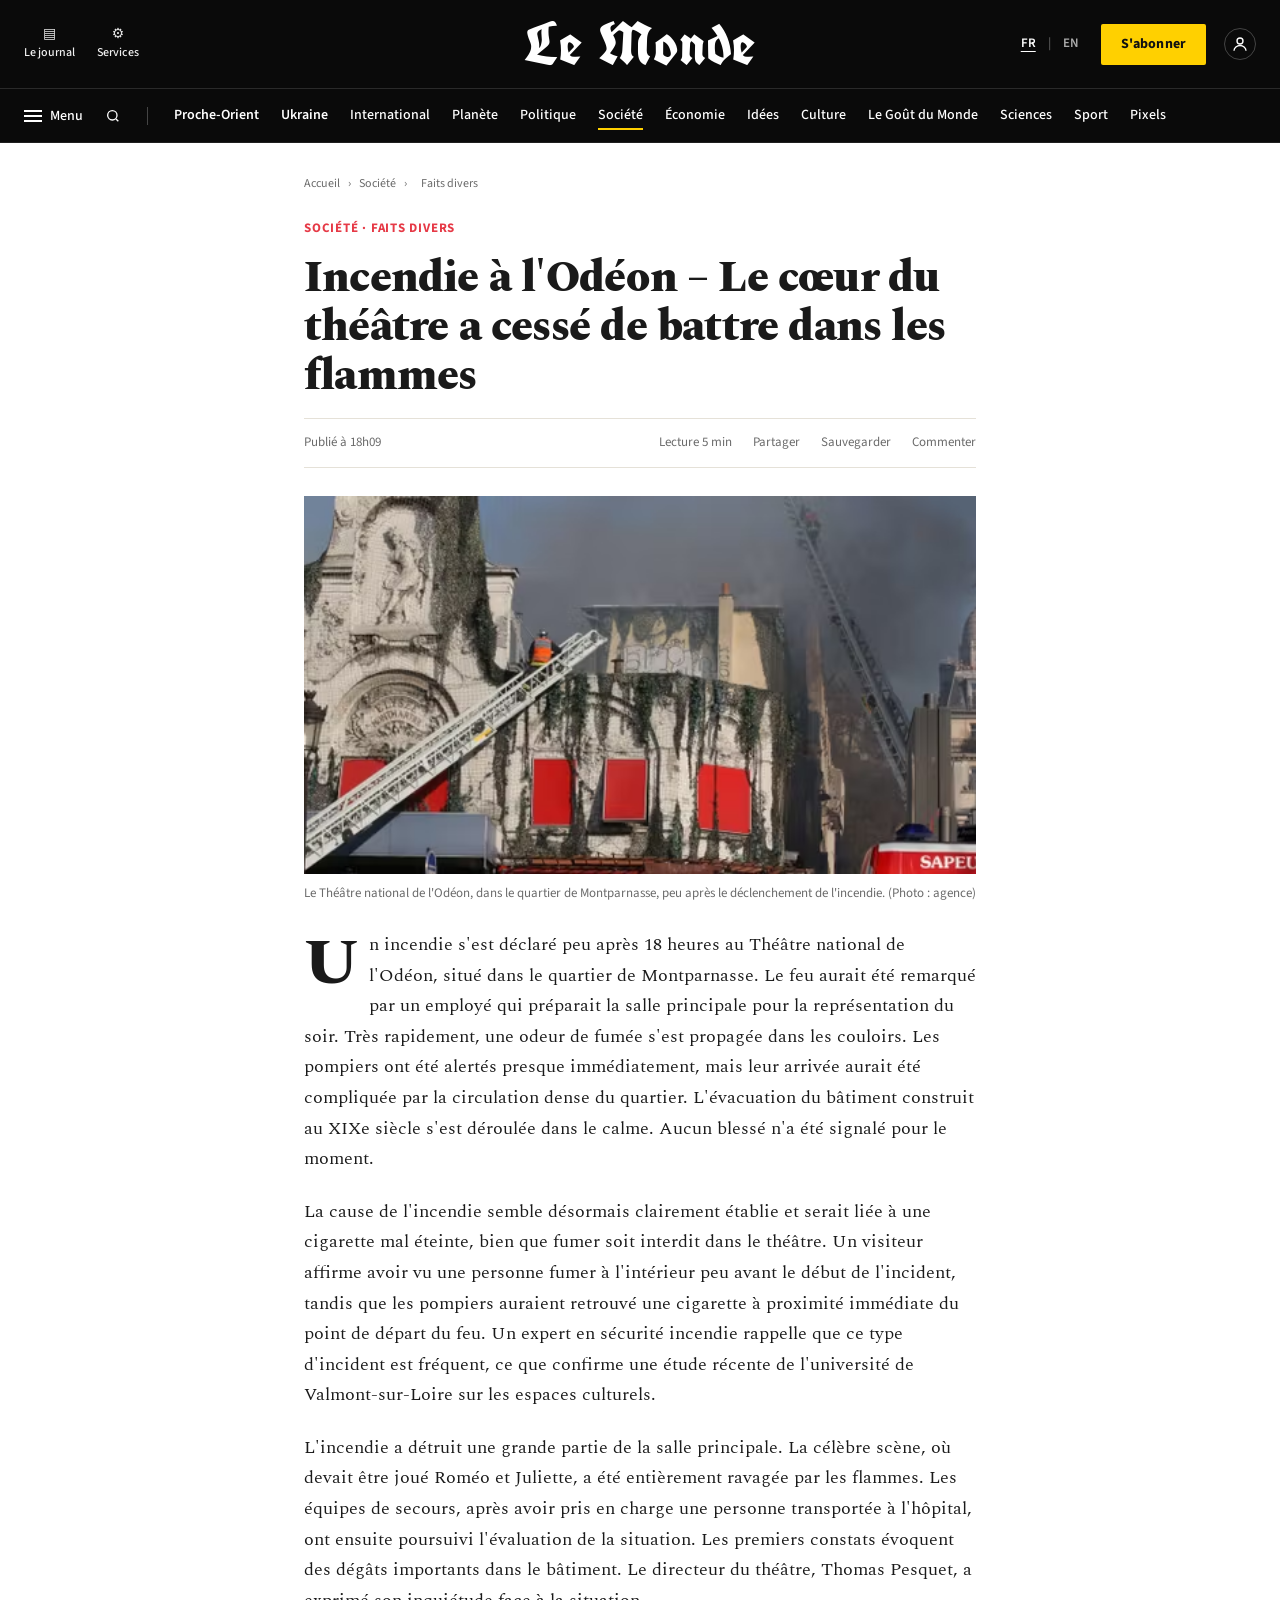
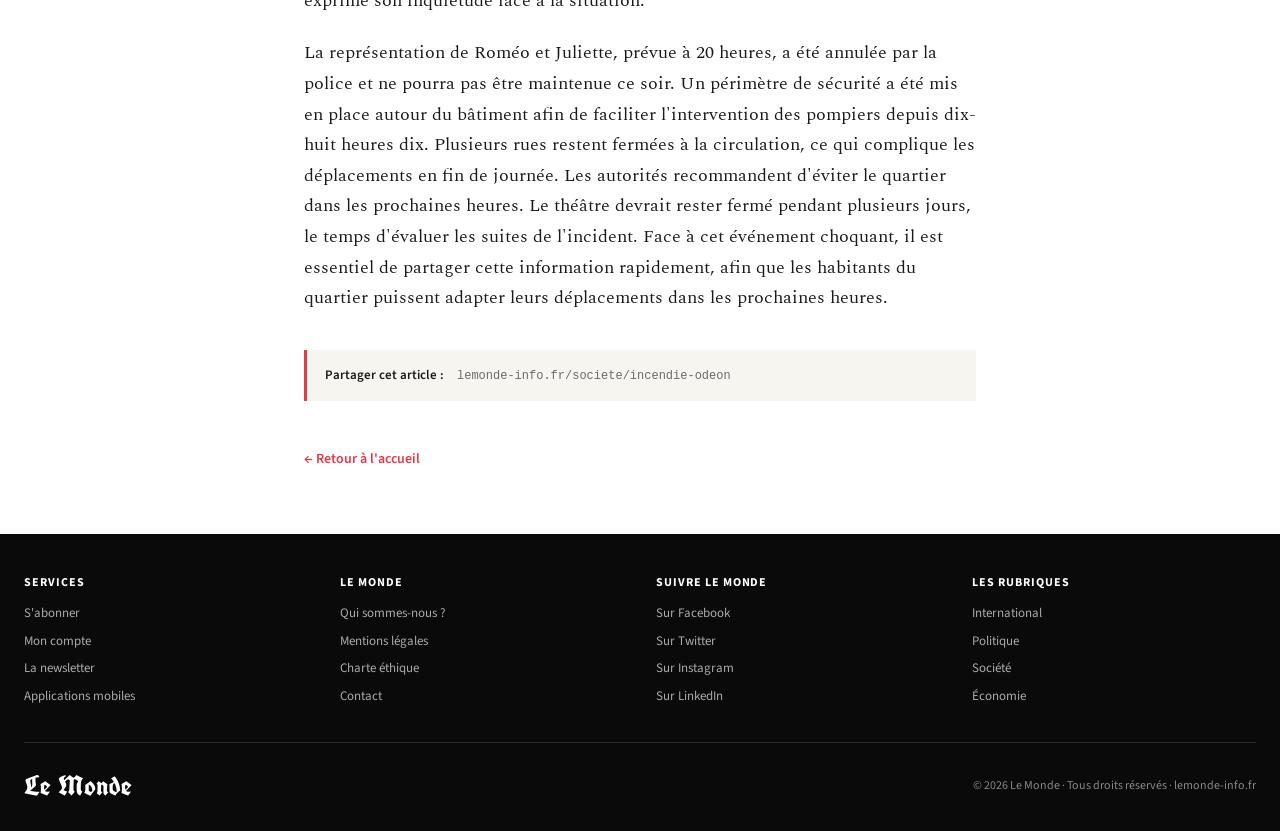
==== commit ab47c14e: "Update article body text" ====
--- a/article.html
+++ b/article.html
@@ -99,13 +99,13 @@
         </figure>
 
         <div class="article-body">
-            <p>Un incendie s'est déclaré peu après 18 heures au Théâtre national de l'Odéon, situé dans le quartier de Montparnasse, selon les premières informations disponibles. Le feu aurait été remarqué par un employé qui préparait la salle principale pour la représentation du soir. Très rapidement, une odeur de fumée s'est propagée dans les couloirs, provoquant une certaine confusion parmi le personnel. Les pompiers ont été alertés presque immédiatement, mais leur arrivée aurait été compliquée par la circulation dense du quartier. L'évacuation du bâtiment construit au XIXe siècle s'est déroulée dans le calme. Aucun blessé n'a été signalé pour le moment.</p>
+            <p>Un incendie s'est déclaré peu après 18 heures au Théâtre national de l'Odéon, situé dans le quartier de Montparnasse. Le feu aurait été remarqué par un employé qui préparait la salle principale pour la représentation du soir. Très rapidement, une odeur de fumée s'est propagée dans les couloirs. Les pompiers ont été alertés presque immédiatement, mais leur arrivée aurait été compliquée par la circulation dense du quartier. L'évacuation du bâtiment construit au XIXe siècle s'est déroulée dans le calme. Aucun blessé n'a été signalé pour le moment.</p>
 
-            <p>La cause de l'incendie semble désormais clairement établie et serait liée à une cigarette mal éteinte, bien que fumer soit interdit dans le théâtre. Un visiteur affirme avoir vu une personne fumer à l'intérieur peu avant le début de l'incident. Les pompiers auraient également retrouvé une cigarette à proximité immédiate du point de départ du feu. Un expert en sécurité incendie a déclaré que ce type d'incident est fréquent. Il est étonnant que cela se produise dans un lieu aussi surveillé. Selon une étude récente de l'université de Valmont-sur-Loire, les incendies causés par des cigarettes restent fréquents dans les espaces culturels. Les enquêteurs continuent d'examiner les lieux. Aucune confirmation officielle définitive n'a encore été présentée.</p>
+            <p>La cause de l'incendie semble désormais clairement établie et serait liée à une cigarette mal éteinte, bien que fumer soit interdit dans le théâtre. Un visiteur affirme avoir vu une personne fumer à l'intérieur peu avant le début de l'incident, tandis que les pompiers auraient retrouvé une cigarette à proximité immédiate du point de départ du feu. Un expert en sécurité incendie rappelle que ce type d'incident est fréquent, ce que confirme une étude récente de l'université de Valmont-sur-Loire sur les espaces culturels.</p>
 
-            <p>Les dégâts causés par l'incendie sont importants, surtout dans la salle principale. Le célèbre plateau, où devait être joué Roméo et Juliette, a été entièrement détruit. Certaines parties du bâtiment, comme les bureaux, semblent avoir été épargnées. Les coulisses ont également subi des dommages considérables. Les pompiers, arrivés vers dix-huit heures quinze, ont rapidement sécurisé une partie du site. Les équipes de secours, après avoir pris en charge une personne transportée à l'hôpital, ont ensuite poursuivi l'évaluation de la situation. Le directeur du théâtre, Thomas Pesquet, a exprimé son inquiétude face à la situation. Les équipes de secours continuent d'évaluer la situation sur place. L'importance des dégâts reste difficile à estimer précisément.</p>
+            <p>L'incendie a détruit une grande partie de la salle principale. La célèbre scène, où devait être joué Roméo et Juliette, a été entièrement ravagée par les flammes. Les équipes de secours, après avoir pris en charge une personne transportée à l'hôpital, ont ensuite poursuivi l'évaluation de la situation. Les premiers constats évoquent des dégâts importants dans le bâtiment. Le directeur du théâtre, Thomas Pesquet, a exprimé son inquiétude face à la situation.</p>
 
-            <p>Les conséquences de cet incendie sont immédiates pour le quartier et le théâtre. Un périmètre de sécurité a été établi pour permettre aux pompiers de travailler. Plusieurs rues ont été fermées, perturbant la circulation. Les autorités recommandent d'éviter le quartier dans les prochaines heures. La représentation de Roméo et Juliette, prévue à 20 heures, a été annulée. Les spectateurs ont été informés tardivement, ce qui a provoqué des réactions de frustration. Le théâtre devra probablement rester fermé plusieurs jours, voire semaines. Les autorités appellent au calme et à la prudence. Face à cet événement choquant, il est essentiel de partager cette information rapidement, afin que les habitants du quartier puissent adapter leurs déplacements dans les prochaines heures.</p>
+            <p>La représentation de Roméo et Juliette, prévue à 20 heures, a été annulée par la police et ne pourra pas être maintenue ce soir. Un périmètre de sécurité a été mis en place autour du bâtiment afin de faciliter l'intervention des pompiers depuis dix-huit heures dix. Plusieurs rues restent fermées à la circulation, ce qui complique les déplacements en fin de journée. Les autorités recommandent d'éviter le quartier dans les prochaines heures. Le théâtre devrait rester fermé pendant plusieurs jours, le temps d'évaluer les suites de l'incident. Face à cet événement choquant, il est essentiel de partager cette information rapidement, afin que les habitants du quartier puissent adapter leurs déplacements dans les prochaines heures.</p>
         </div>
 
         <div class="article-share">
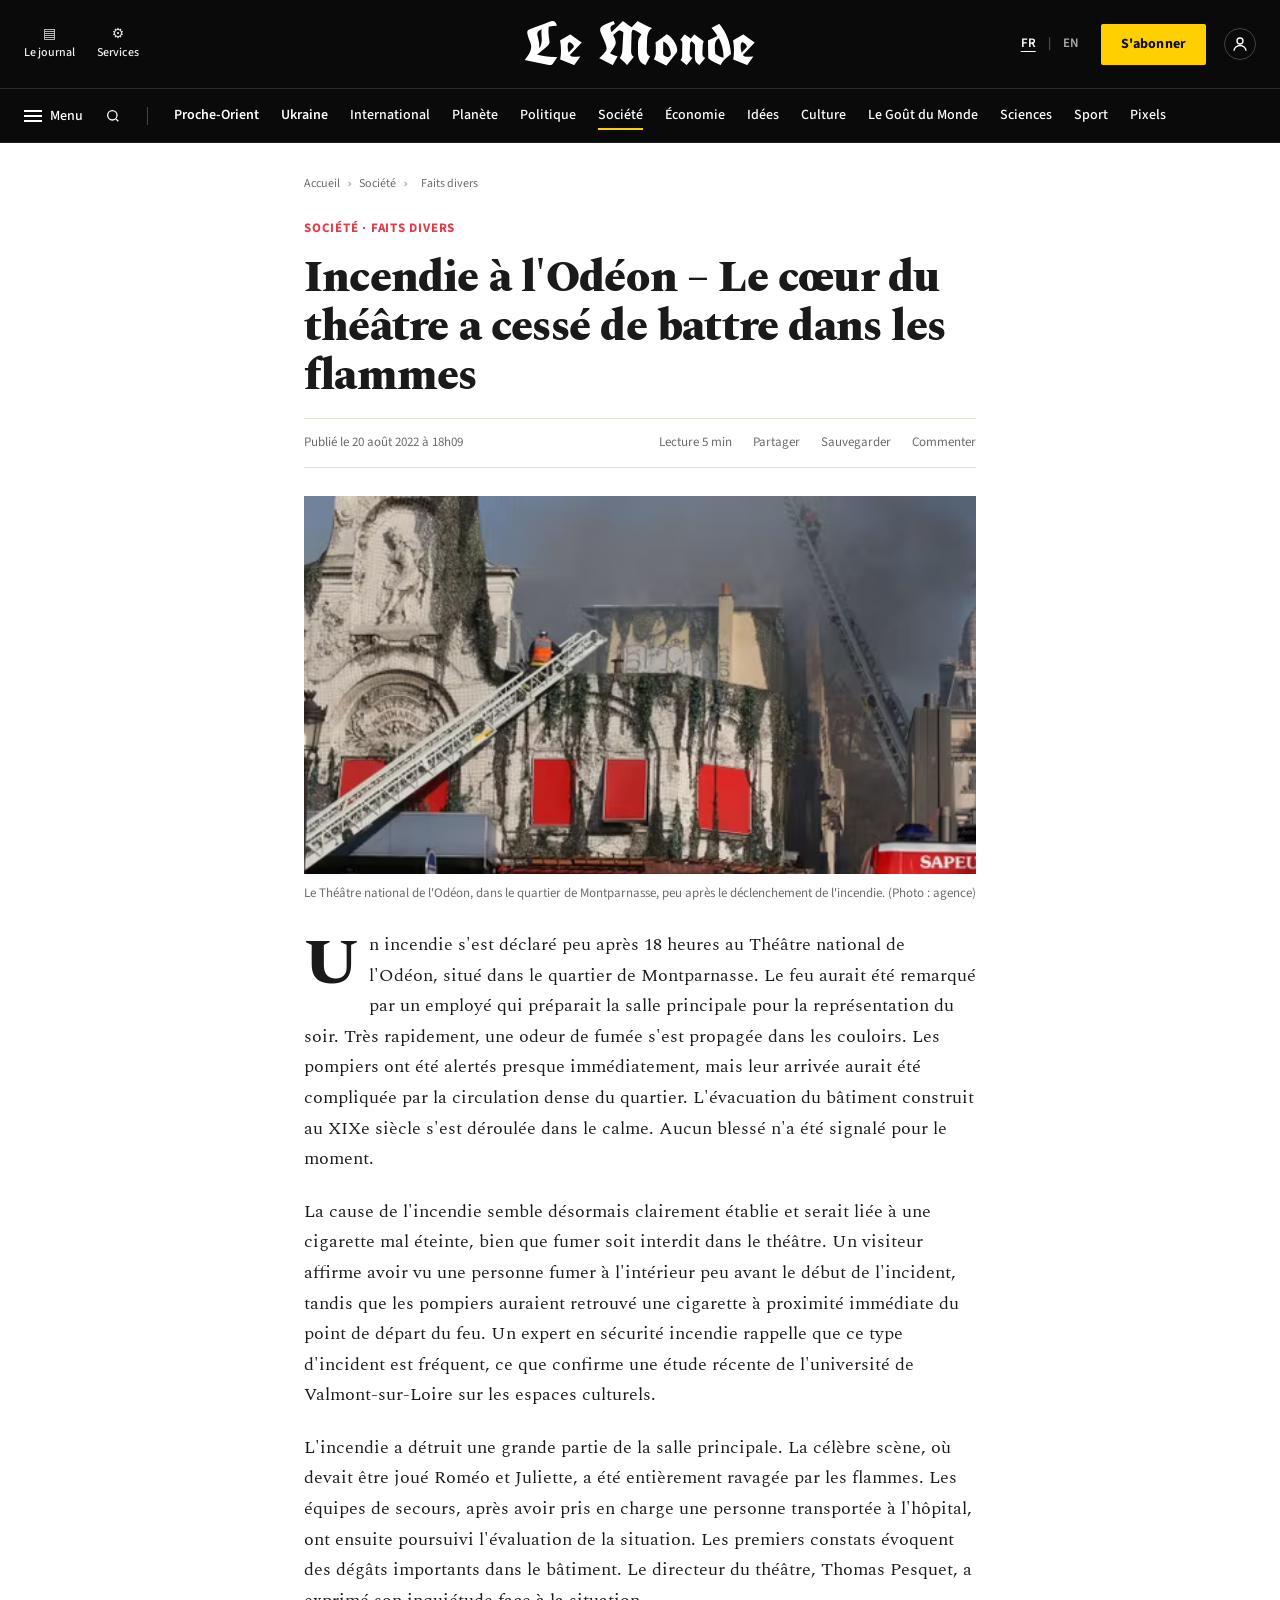
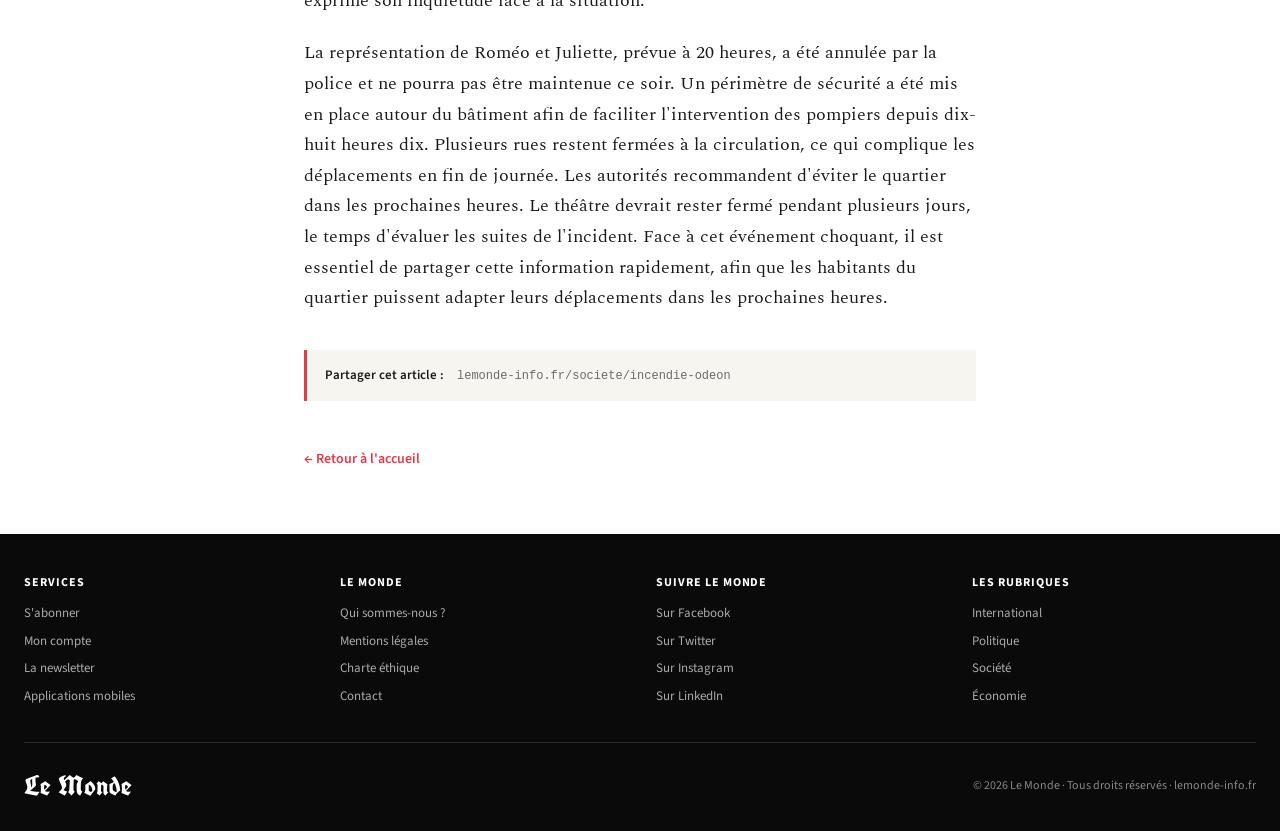
==== commit 1b12eeeb: "Add publication date to article meta" ====
--- a/article.html
+++ b/article.html
@@ -81,7 +81,7 @@
 
         <div class="article-meta">
             <div class="meta-author">
-                <time datetime="2026-04-26T18:09">Publié à 18h09</time>
+                <time datetime="2022-08-20T18:09">Publié le 20 août 2022 à 18h09</time>
             </div>
             <div class="meta-actions">
                 <span class="action">Lecture 5 min</span>
